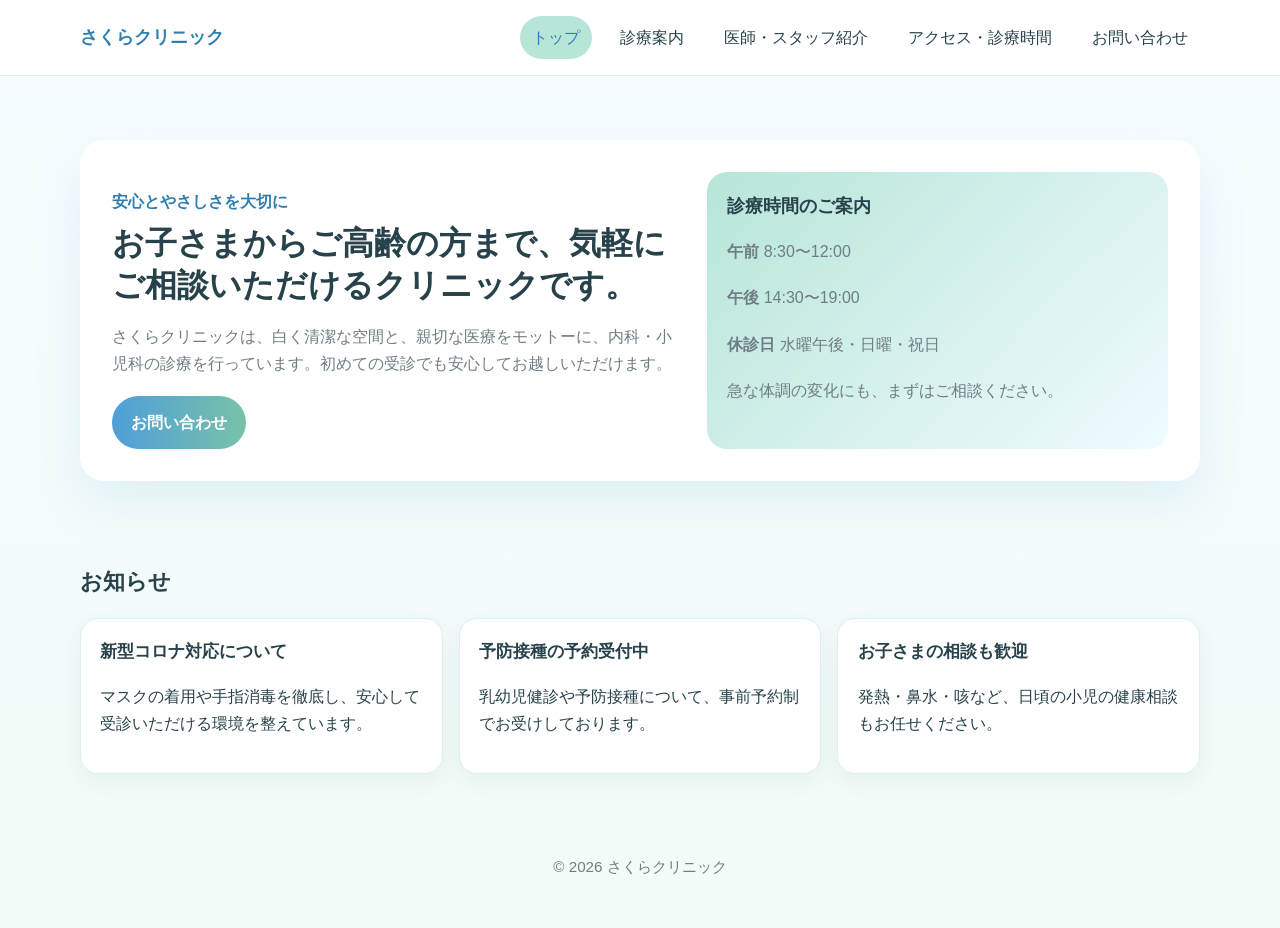
==== index.html @ 0f23a5e1 "Create clinic website" ====
<!DOCTYPE html>
<html lang="ja">
  <head>
    <meta charset="UTF-8" />
    <meta name="viewport" content="width=device-width, initial-scale=1.0" />
    <title>さくらクリニック</title>
    <meta name="description" content="さくらクリニックの紹介サイトです。安心して受診いただける内科・小児科のクリニックです。" />
    <link rel="stylesheet" href="styles.css" />
  </head>
  <body>
    <header class="site-header">
      <div class="container header-inner">
        <a class="brand" href="index.html">さくらクリニック</a>
        <nav class="nav-links" aria-label="主要ナビゲーション">
          <a class="active" href="index.html">トップ</a>
          <a href="medical.html">診療案内</a>
          <a href="staff.html">医師・スタッフ紹介</a>
          <a href="access.html">アクセス・診療時間</a>
          <a href="contact.html">お問い合わせ</a>
        </nav>
      </div>
    </header>

    <main>
      <section class="hero">
        <div class="container hero-card">
          <div>
            <p style="color: var(--primary-dark); font-weight: 700; margin-bottom: 0.5rem;">安心とやさしさを大切に</p>
            <h1>お子さまからご高齢の方まで、気軽にご相談いただけるクリニックです。</h1>
            <p>さくらクリニックは、白く清潔な空間と、親切な医療をモットーに、内科・小児科の診療を行っています。初めての受診でも安心してお越しいただけます。</p>
            <a class="btn" href="contact.html">お問い合わせ</a>
          </div>
          <div class="info-panel">
            <h2>診療時間のご案内</h2>
            <p><strong>午前</strong> 8:30〜12:00</p>
            <p><strong>午後</strong> 14:30〜19:00</p>
            <p><strong>休診日</strong> 水曜午後・日曜・祝日</p>
            <p>急な体調の変化にも、まずはご相談ください。</p>
          </div>
        </div>
      </section>

      <section class="section">
        <div class="container">
          <h2 class="section-title">お知らせ</h2>
          <div class="grid-3">
            <article class="card">
              <h3>新型コロナ対応について</h3>
              <p>マスクの着用や手指消毒を徹底し、安心して受診いただける環境を整えています。</p>
            </article>
            <article class="card">
              <h3>予防接種の予約受付中</h3>
              <p>乳幼児健診や予防接種について、事前予約制でお受けしております。</p>
            </article>
            <article class="card">
              <h3>お子さまの相談も歓迎</h3>
              <p>発熱・鼻水・咳など、日頃の小児の健康相談もお任せください。</p>
            </article>
          </div>
        </div>
      </section>
    </main>

    <footer class="site-footer">
      <div class="container">© 2026 さくらクリニック</div>
    </footer>
  </body>
</html>
---- styles.css ----
:root {
  --primary: #4f9ed9;
  --primary-dark: #2e7fb0;
  --accent: #b7e5d8;
  --accent-strong: #78c2a8;
  --text: #27424a;
  --muted: #6f7d84;
  --bg: #f8fcff;
  --white: #ffffff;
  --border: #dceff4;
}

* {
  box-sizing: border-box;
}

body {
  margin: 0;
  font-family: "Hiragino Sans", "Yu Gothic", "Meiryo", sans-serif;
  color: var(--text);
  background: linear-gradient(180deg, #f6fcff 0%, #f1fbf7 100%);
  line-height: 1.7;
}

a {
  color: inherit;
  text-decoration: none;
}

img {
  max-width: 100%;
  display: block;
}

.container {
  width: min(1120px, calc(100% - 2rem));
  margin: 0 auto;
}

.site-header {
  background: rgba(255, 255, 255, 0.95);
  border-bottom: 1px solid var(--border);
  position: sticky;
  top: 0;
  z-index: 10;
}

.header-inner {
  display: flex;
  justify-content: space-between;
  align-items: center;
  padding: 1rem 0;
}

.brand {
  font-size: 1.1rem;
  font-weight: 700;
  color: var(--primary-dark);
}

.nav-links {
  display: flex;
  gap: 1rem;
  flex-wrap: wrap;
}

.nav-links a {
  padding: 0.5rem 0.75rem;
  border-radius: 999px;
  transition: background 0.2s ease;
}

.nav-links a:hover,
.nav-links a.active {
  background: var(--accent);
  color: var(--primary-dark);
}

.hero {
  padding: 4rem 0 3rem;
}

.hero-card {
  display: grid;
  grid-template-columns: 1.1fr 0.9fr;
  gap: 2rem;
  background: var(--white);
  border-radius: 24px;
  padding: 2rem;
  box-shadow: 0 20px 50px rgba(79, 158, 217, 0.12);
}

.hero h1 {
  font-size: clamp(1.8rem, 2.5vw, 2.6rem);
  margin: 0 0 1rem;
  line-height: 1.3;
}

.hero p {
  color: var(--muted);
  margin-bottom: 1.2rem;
}

.btn {
  display: inline-block;
  padding: 0.8rem 1.2rem;
  border-radius: 999px;
  background: linear-gradient(90deg, var(--primary) 0%, var(--accent-strong) 100%);
  color: var(--white);
  font-weight: 600;
}

.info-panel {
  background: linear-gradient(135deg, var(--accent) 0%, #f0fbff 100%);
  border-radius: 20px;
  padding: 1.25rem;
}

.info-panel h2 {
  margin-top: 0;
  font-size: 1.1rem;
}

.section {
  padding: 1rem 0 3rem;
}

.section-title {
  font-size: 1.4rem;
  margin-bottom: 1rem;
}

.grid-3 {
  display: grid;
  grid-template-columns: repeat(3, minmax(0, 1fr));
  gap: 1rem;
}

.card {
  background: var(--white);
  border: 1px solid var(--border);
  border-radius: 18px;
  padding: 1.2rem;
  box-shadow: 0 8px 25px rgba(39, 66, 74, 0.06);
}

.card h3 {
  margin-top: 0;
  font-size: 1.05rem;
}

.list {
  padding-left: 1rem;
  color: var(--muted);
}

.table {
  width: 100%;
  border-collapse: collapse;
}

.table th,
.table td {
  border: 1px solid var(--border);
  padding: 0.7rem;
  text-align: left;
}

.table th {
  background: #eefaf5;
}

.form-grid {
  display: grid;
  grid-template-columns: repeat(2, minmax(0, 1fr));
  gap: 1rem;
}

label {
  display: block;
  margin-bottom: 0.3rem;
  font-weight: 600;
}

input,
textarea,
select {
  width: 100%;
  padding: 0.8rem;
  border: 1px solid var(--border);
  border-radius: 10px;
  font: inherit;
  background: var(--white);
}

textarea {
  min-height: 120px;
}

.full {
  grid-column: 1 / -1;
}

.site-footer {
  padding: 2rem 0 3rem;
  color: var(--muted);
  text-align: center;
  font-size: 0.95rem;
}

@media (max-width: 768px) {
  .hero-card,
  .grid-3,
  .form-grid {
    grid-template-columns: 1fr;
  }

  .header-inner {
    flex-direction: column;
    align-items: flex-start;
    gap: 0.75rem;
  }

  .nav-links {
    gap: 0.5rem;
  }
}
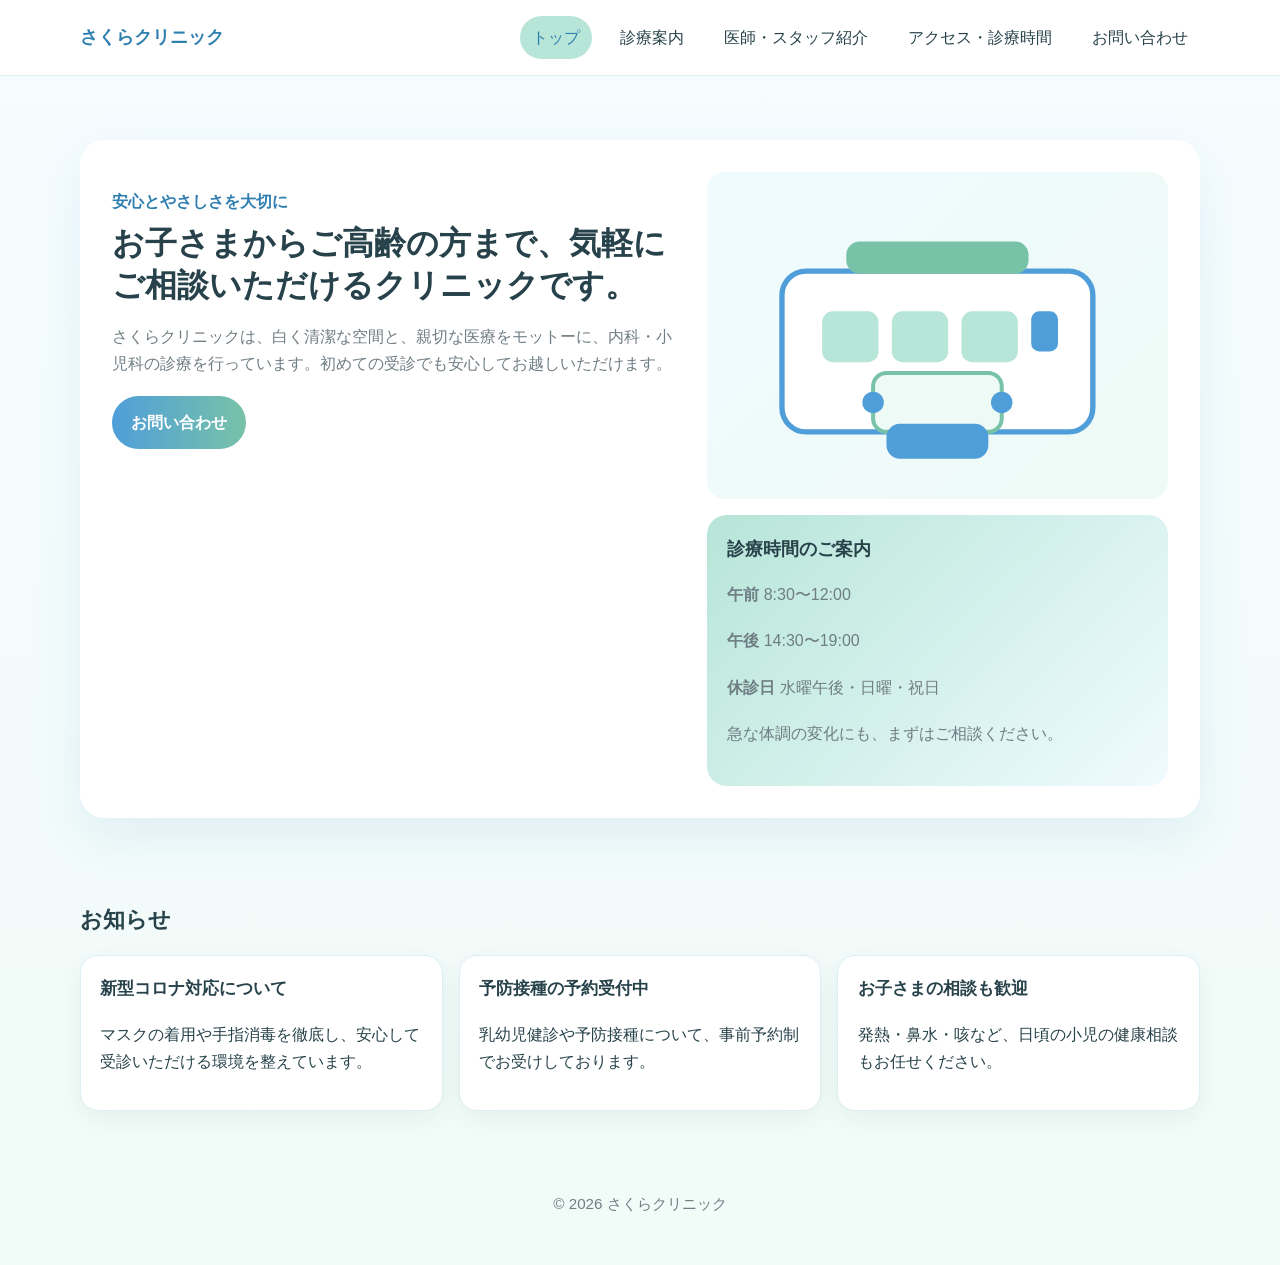
==== commit 38aad24f: "Add flat SVG illustrations" ====
--- a/index.html
+++ b/index.html
@@ -30,12 +30,28 @@
             <p>さくらクリニックは、白く清潔な空間と、親切な医療をモットーに、内科・小児科の診療を行っています。初めての受診でも安心してお越しいただけます。</p>
             <a class="btn" href="contact.html">お問い合わせ</a>
           </div>
-          <div class="info-panel">
-            <h2>診療時間のご案内</h2>
-            <p><strong>午前</strong> 8:30〜12:00</p>
-            <p><strong>午後</strong> 14:30〜19:00</p>
-            <p><strong>休診日</strong> 水曜午後・日曜・祝日</p>
-            <p>急な体調の変化にも、まずはご相談ください。</p>
+          <div>
+            <div class="illustration-card" aria-hidden="true">
+              <svg viewBox="0 0 320 220" role="img" aria-label="クリニックの外観イラスト">
+                <rect x="44" y="62" width="232" height="120" rx="18" fill="#ffffff" stroke="#4f9ed9" stroke-width="4" />
+                <rect x="74" y="92" width="42" height="38" rx="8" fill="#b7e5d8" />
+                <rect x="126" y="92" width="42" height="38" rx="8" fill="#b7e5d8" />
+                <rect x="178" y="92" width="42" height="38" rx="8" fill="#b7e5d8" />
+                <rect x="230" y="92" width="20" height="30" rx="6" fill="#4f9ed9" />
+                <rect x="112" y="138" width="96" height="44" rx="10" fill="#eefaf5" stroke="#78c2a8" stroke-width="3" />
+                <circle cx="112" cy="160" r="8" fill="#4f9ed9" />
+                <circle cx="208" cy="160" r="8" fill="#4f9ed9" />
+                <rect x="92" y="40" width="136" height="24" rx="10" fill="#78c2a8" />
+                <rect x="122" y="176" width="76" height="26" rx="10" fill="#4f9ed9" />
+              </svg>
+            </div>
+            <div class="info-panel">
+              <h2>診療時間のご案内</h2>
+              <p><strong>午前</strong> 8:30〜12:00</p>
+              <p><strong>午後</strong> 14:30〜19:00</p>
+              <p><strong>休診日</strong> 水曜午後・日曜・祝日</p>
+              <p>急な体調の変化にも、まずはご相談ください。</p>
+            </div>
           </div>
         </div>
       </section>
--- a/styles.css
+++ b/styles.css
@@ -90,6 +90,26 @@
   box-shadow: 0 20px 50px rgba(79, 158, 217, 0.12);
 }
 
+.illustration-card {
+  display: flex;
+  justify-content: center;
+  align-items: center;
+  background: linear-gradient(135deg, #f0fbff 0%, #eefaf5 100%);
+  border-radius: 18px;
+  padding: 1rem;
+  margin-bottom: 1rem;
+}
+
+.illustration-card svg {
+  width: 100%;
+  height: auto;
+}
+
+.illustration-card.small {
+  padding: 0.75rem;
+  margin-bottom: 0.9rem;
+}
+
 .hero h1 {
   font-size: clamp(1.8rem, 2.5vw, 2.6rem);
   margin: 0 0 1rem;
@@ -201,6 +221,31 @@
   grid-column: 1 / -1;
 }
 
+.status-message {
+  margin-top: 1rem;
+  padding: 0.8rem 1rem;
+  border-radius: 10px;
+  font-weight: 600;
+  display: none;
+}
+
+.status-message.success {
+  display: block;
+  background: #eefaf5;
+  color: #246b4a;
+}
+
+.status-message.error {
+  display: block;
+  background: #fff0f0;
+  color: #b33b3b;
+}
+
+button:disabled {
+  opacity: 0.7;
+  cursor: wait;
+}
+
 .site-footer {
   padding: 2rem 0 3rem;
   color: var(--muted);
